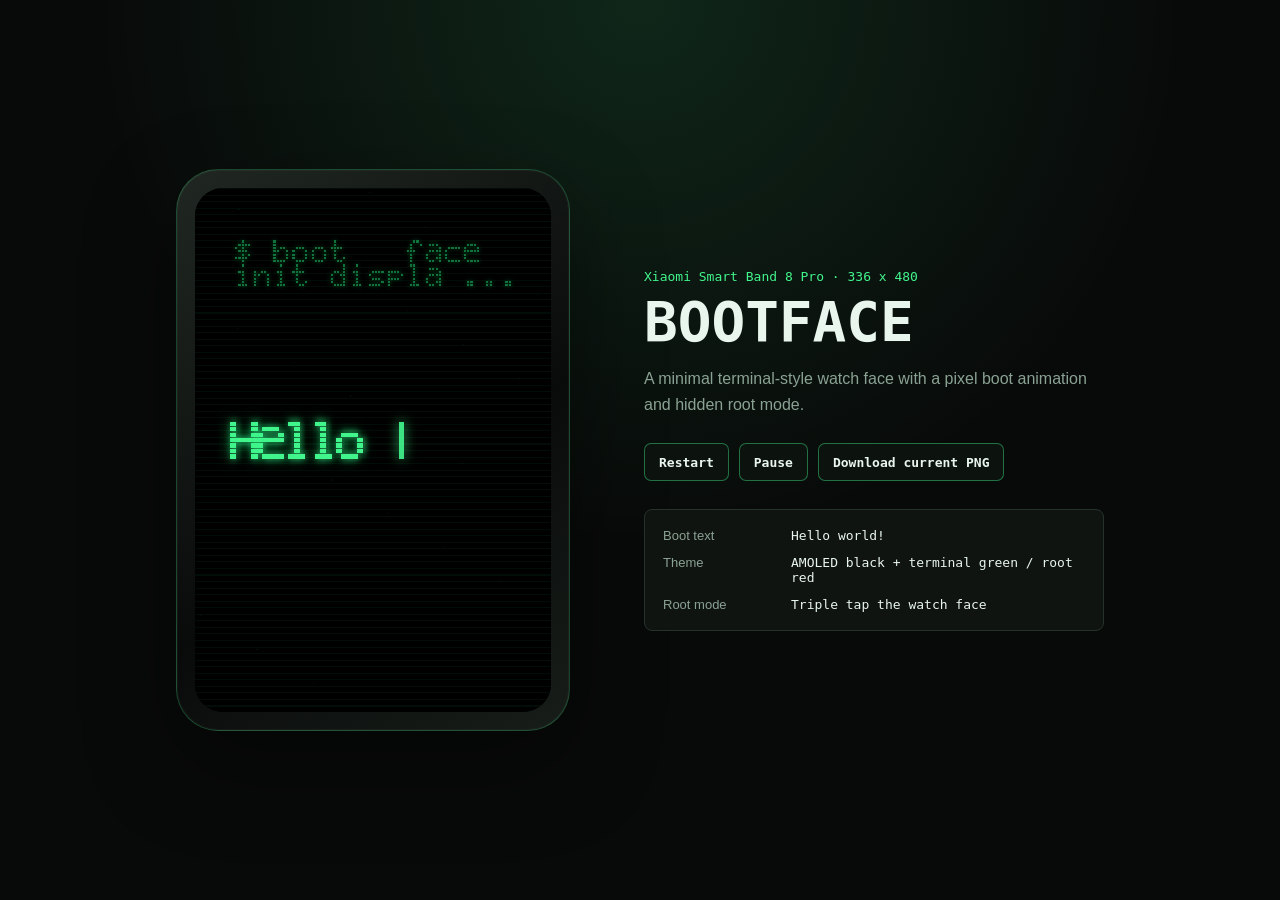
==== index.html @ 39656eb9 "Add BOOTFACE root mode demo" ====
<!doctype html>
<html lang="zh-CN">
<head>
  <meta charset="utf-8">
  <meta name="viewport" content="width=device-width, initial-scale=1">
  <meta name="description" content="BOOTFACE: a terminal-style Xiaomi Smart Band 8 Pro watch face demo.">
  <title>BOOTFACE Demo</title>
  <link rel="stylesheet" href="./preview/style.css">
</head>
<body>
  <main class="workspace">
    <section class="watch-shell" aria-label="Xiaomi Smart Band 8 Pro demo">
      <canvas id="watchface" width="336" height="480"></canvas>
    </section>

    <section class="panel" aria-label="Demo controls">
      <p class="eyebrow">Xiaomi Smart Band 8 Pro · 336 x 480</p>
      <h1>BOOTFACE</h1>
      <p class="summary">A minimal terminal-style watch face with a pixel boot animation and hidden root mode.</p>

      <div class="controls">
        <button id="restart" type="button">Restart</button>
        <button id="toggle" type="button">Pause</button>
        <button id="download" type="button">Download current PNG</button>
      </div>

      <dl class="specs">
        <div>
          <dt>Boot text</dt>
          <dd>Hello world!</dd>
        </div>
        <div>
          <dt>Theme</dt>
          <dd>AMOLED black + terminal green / root red</dd>
        </div>
        <div>
          <dt>Root mode</dt>
          <dd>Triple tap the watch face</dd>
        </div>
      </dl>
    </section>
  </main>

  <script src="./preview/watchface.js"></script>
</body>
</html>
---- preview/style.css ----
:root {
  color-scheme: dark;
  --bg: #080a09;
  --panel: #101411;
  --line: #26332b;
  --text: #e8f6ed;
  --muted: #8aa293;
  --green: #42f58d;
}

* {
  box-sizing: border-box;
}

body {
  margin: 0;
  min-height: 100vh;
  background:
    radial-gradient(circle at 50% 0%, rgba(66, 245, 141, 0.12), transparent 34rem),
    var(--bg);
  color: var(--text);
  font-family: "Segoe UI", "Microsoft YaHei", Arial, sans-serif;
}

.workspace {
  display: grid;
  grid-template-columns: minmax(336px, 420px) minmax(300px, 460px);
  gap: 48px;
  align-items: center;
  justify-content: center;
  min-height: 100vh;
  padding: 40px;
}

.watch-shell {
  width: min(78vw, 394px);
  aspect-ratio: 336 / 480;
  display: grid;
  place-items: center;
  padding: 18px;
  border: 1px solid rgba(66, 245, 141, 0.24);
  border-radius: 42px;
  background: linear-gradient(145deg, #202722, #090b0a 58%, #171d19);
  box-shadow: 0 34px 90px rgba(0, 0, 0, 0.42), inset 0 0 0 1px rgba(255, 255, 255, 0.035);
}

#watchface {
  width: 100%;
  height: 100%;
  display: block;
  border-radius: 28px;
  background: #000;
  cursor: pointer;
  image-rendering: pixelated;
  touch-action: manipulation;
}

.panel {
  max-width: 460px;
}

.eyebrow {
  margin: 0 0 10px;
  color: var(--green);
  font-family: "Consolas", "Cascadia Mono", monospace;
  font-size: 13px;
  letter-spacing: 0;
}

h1 {
  margin: 0;
  font-family: "Consolas", "Cascadia Mono", monospace;
  font-size: 56px;
  line-height: 1;
  letter-spacing: 0;
}

.summary {
  margin: 16px 0 26px;
  color: var(--muted);
  font-size: 16px;
  line-height: 1.6;
}

.controls {
  display: flex;
  flex-wrap: wrap;
  gap: 10px;
  margin-bottom: 28px;
}

button {
  min-height: 38px;
  border: 1px solid rgba(66, 245, 141, 0.42);
  border-radius: 7px;
  background: #0c120e;
  color: var(--text);
  padding: 0 14px;
  font: 600 13px "Consolas", "Cascadia Mono", monospace;
  cursor: pointer;
}

button:hover {
  background: rgba(66, 245, 141, 0.12);
}

.specs {
  display: grid;
  gap: 12px;
  margin: 0;
  padding: 18px;
  border: 1px solid var(--line);
  border-radius: 8px;
  background: var(--panel);
}

.specs div {
  display: grid;
  grid-template-columns: 110px 1fr;
  gap: 18px;
}

dt,
dd {
  margin: 0;
}

dt {
  color: var(--muted);
  font-size: 13px;
}

dd {
  color: var(--text);
  font-family: "Consolas", "Cascadia Mono", monospace;
  font-size: 13px;
}

@media (max-width: 820px) {
  .workspace {
    grid-template-columns: 1fr;
    gap: 30px;
    padding: 24px;
  }

  .watch-shell {
    width: min(82vw, 360px);
    margin: 0 auto;
  }

  h1 {
    font-size: 42px;
  }
}
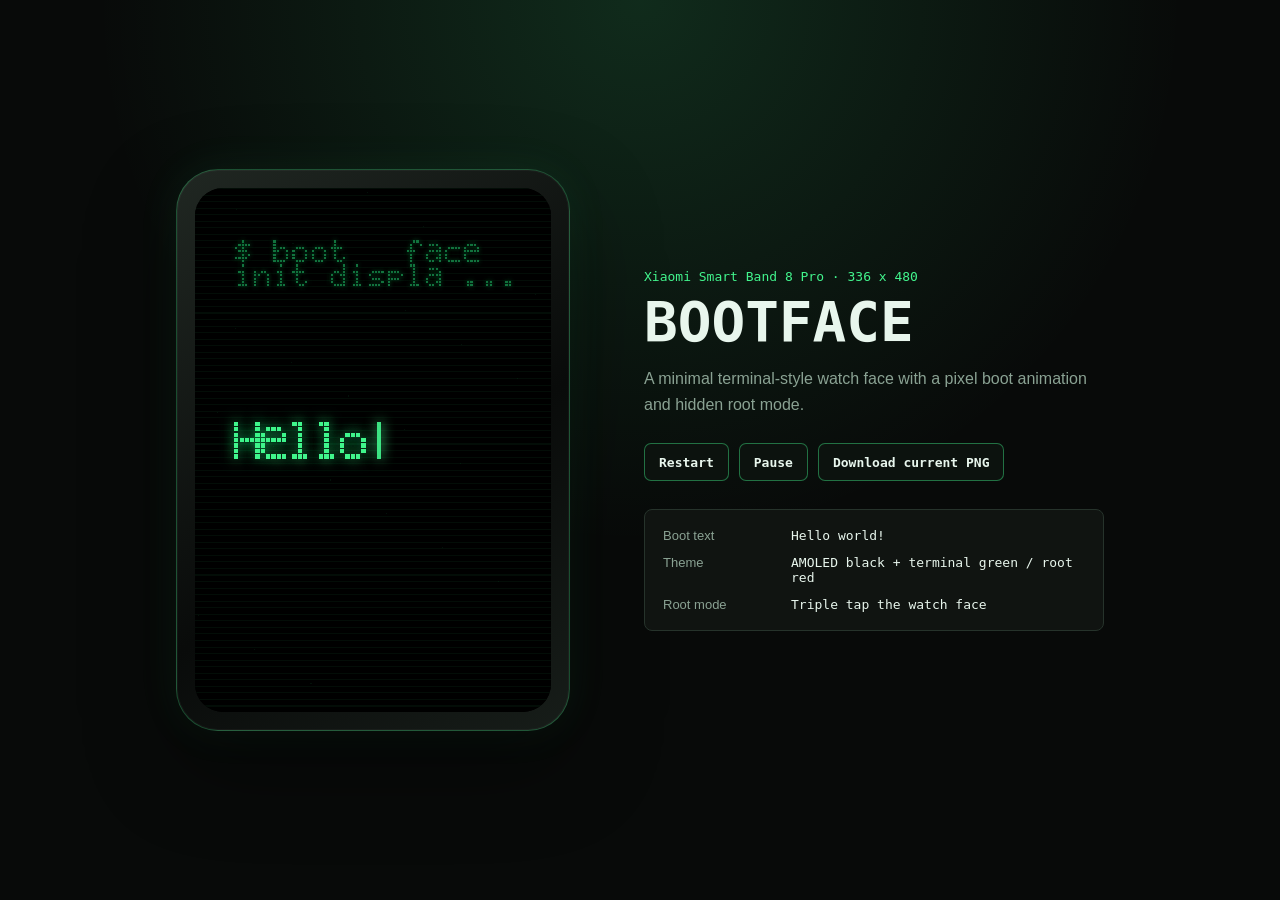
==== commit 4b8c38d5: "更新demo" ====
--- a/index.html
+++ b/index.html
@@ -5,7 +5,7 @@
   <meta name="viewport" content="width=device-width, initial-scale=1">
   <meta name="description" content="BOOTFACE: a terminal-style Xiaomi Smart Band 8 Pro watch face demo.">
   <title>BOOTFACE Demo</title>
-  <link rel="stylesheet" href="./preview/style.css">
+  <link rel="stylesheet" href="./preview/style.css?v=root-bg-1">
 </head>
 <body>
   <main class="workspace">
--- a/preview/style.css
+++ b/preview/style.css
@@ -6,6 +6,25 @@
   --text: #e8f6ed;
   --muted: #8aa293;
   --green: #42f58d;
+  --button-bg: #0c120e;
+  --accent-rgb: 66, 245, 141;
+  --shell-a: #202722;
+  --shell-b: #090b0a;
+  --shell-c: #171d19;
+}
+
+:root[data-bootface-mode="root"] {
+  --bg: #090101;
+  --panel: #15090a;
+  --line: #3a171b;
+  --text: #fff0f2;
+  --muted: #b87980;
+  --green: #ff4655;
+  --button-bg: #160708;
+  --accent-rgb: 255, 70, 85;
+  --shell-a: #311013;
+  --shell-b: #090101;
+  --shell-c: #1e080a;
 }
 
 * {
@@ -16,10 +35,11 @@
   margin: 0;
   min-height: 100vh;
   background:
-    radial-gradient(circle at 50% 0%, rgba(66, 245, 141, 0.12), transparent 34rem),
+    radial-gradient(circle at 50% 0%, rgba(var(--accent-rgb), 0.14), transparent 34rem),
     var(--bg);
   color: var(--text);
   font-family: "Segoe UI", "Microsoft YaHei", Arial, sans-serif;
+  transition: background 360ms ease, color 360ms ease;
 }
 
 .workspace {
@@ -38,10 +58,11 @@
   display: grid;
   place-items: center;
   padding: 18px;
-  border: 1px solid rgba(66, 245, 141, 0.24);
+  border: 1px solid rgba(var(--accent-rgb), 0.28);
   border-radius: 42px;
-  background: linear-gradient(145deg, #202722, #090b0a 58%, #171d19);
-  box-shadow: 0 34px 90px rgba(0, 0, 0, 0.42), inset 0 0 0 1px rgba(255, 255, 255, 0.035);
+  background: linear-gradient(145deg, var(--shell-a), var(--shell-b) 58%, var(--shell-c));
+  box-shadow: 0 34px 90px rgba(0, 0, 0, 0.42), 0 0 42px rgba(var(--accent-rgb), 0.08), inset 0 0 0 1px rgba(255, 255, 255, 0.035);
+  transition: border-color 360ms ease, background 360ms ease, box-shadow 360ms ease;
 }
 
 #watchface {
@@ -91,17 +112,18 @@
 
 button {
   min-height: 38px;
-  border: 1px solid rgba(66, 245, 141, 0.42);
+  border: 1px solid rgba(var(--accent-rgb), 0.42);
   border-radius: 7px;
-  background: #0c120e;
+  background: var(--button-bg);
   color: var(--text);
   padding: 0 14px;
   font: 600 13px "Consolas", "Cascadia Mono", monospace;
   cursor: pointer;
+  transition: border-color 240ms ease, background 240ms ease, color 240ms ease;
 }
 
 button:hover {
-  background: rgba(66, 245, 141, 0.12);
+  background: rgba(var(--accent-rgb), 0.12);
 }
 
 .specs {
@@ -112,6 +134,7 @@
   border: 1px solid var(--line);
   border-radius: 8px;
   background: var(--panel);
+  transition: background 360ms ease, border-color 360ms ease;
 }
 
 .specs div {
